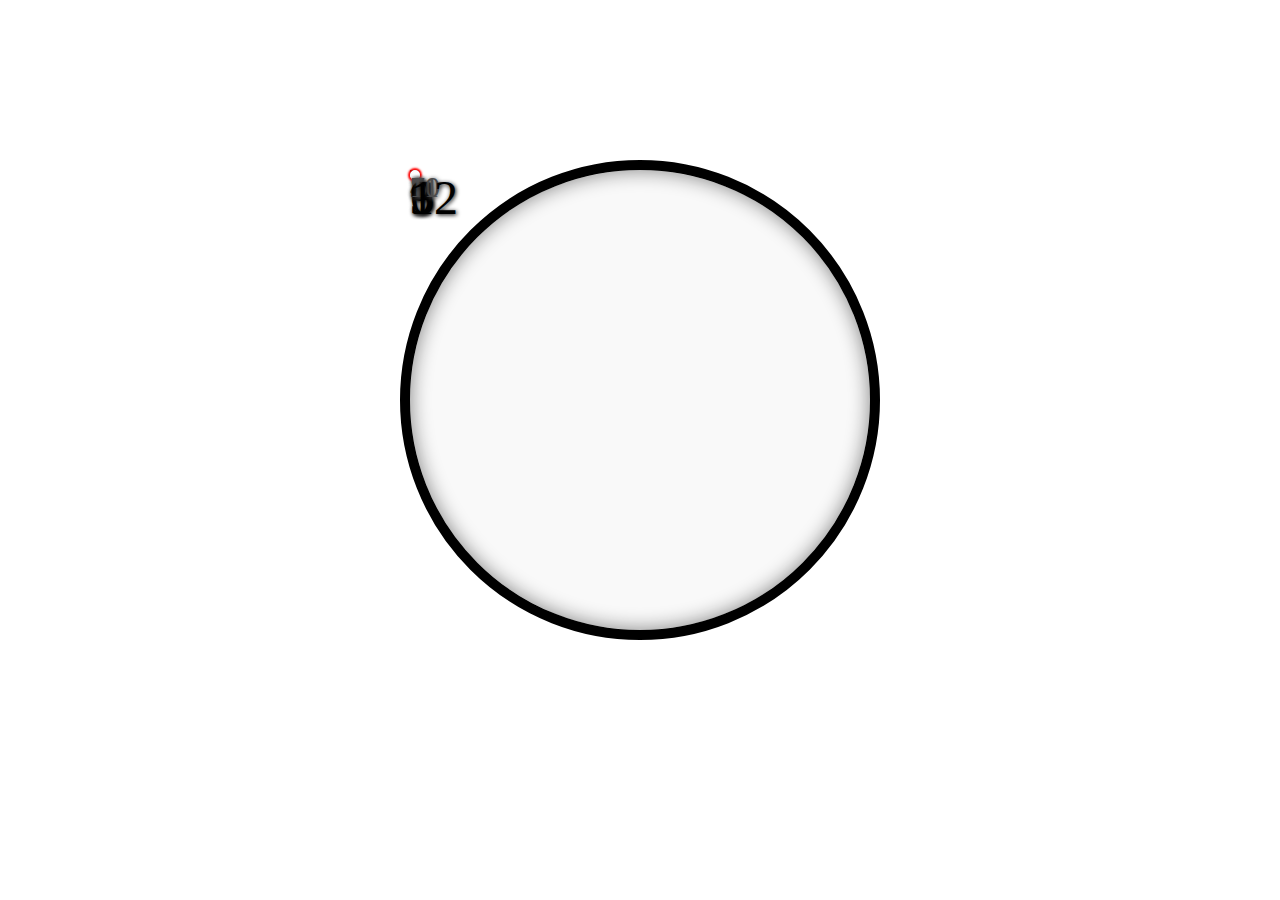
==== walpaper/index.html @ 02f3318b "change code as generic" ====
<!doctype html>
<html>
<head>
<title>Walpaper</title>
<link rel="stylesheet" href="styles/india.css">
<link rel="stylesheet" href="styles/london.css">
<link rel="stylesheet" href="styles/newyork.css">
<link rel="stylesheet" href="styles/tokyo.css">
</head>
<body>
    <div class="india" id="container">
        <div class="clock-india">
            <span class="clock-india__status" id="clock-india-status"></span>
            <div class="clock-india__hours-hand" id="hours-hand-india"></div>
            <div class="clock-india__minutes-hand" id="minutes-hand-india"></div>
            <div class="clock-india__seconds-hand" id="seconds-hand-india"></div>
            <span class="clock-india__hand-pivot" id="hand-pivot-india"></span>
            <span class="clock-india__dial-hour">1</span>
            <span class="clock-india__dial-hour">2</span>
            <span class="clock-india__dial-hour clock-india__dial-hour--main">3</span>
            <span class="clock-india__dial-hour">4</span>
            <span class="clock-india__dial-hour">5</span>
            <span class="clock-india__dial-hour clock-india__dial-hour--main">6</span>
            <span class="clock-india__dial-hour">7</span>
            <span class="clock-india__dial-hour">8</span>
            <span class="clock-india__dial-hour clock-india__dial-hour--main">9</span>
            <span class="clock-india__dial-hour">10</span>
            <span class="clock-india__dial-hour">11</span>
            <span class="clock-india__dial-hour clock-india__dial-hour--main">12</span>
            <span class="clock-india__text" id="clock-india-text"></span>
        </div>
    </div>
    <script src="src/index.js"></script>
</body>
</html>
---- walpaper/styles/india.css ----
html {
  box-sizing: border-box;
}

*, *:before, *:after {
  box-sizing: inherit;
}

.clock-india {
  background-color: #f9f9f9;
  border-radius: 50%;
  width: 100%;
  height: 100%;
  display: flex;
  position: relative;
  box-shadow: inset 0 0 20px gray;
  border: 10px solid black;
}

.clock-india__dial-hour {
  color: #4d4d4d;
  text-shadow: 1px 1px 4px;
  position: absolute;
}

.clock-india__dial-hour--main {
  color: black;
  font-size: 1.6em;
  font-weight: 500;
}

.clock-india__hand-pivot {
  box-shadow: 0 0 2px 2px red;
  border: 5px solid white;
  border-radius: 50%;
  height: 0px;
  width: 0px;
  position: absolute;
}

.clock-india__hours-hand {
  box-shadow: 1px 1px 1px 1px gray;
  border-radius: 40% 40% 20% 20%;
  position: absolute;
  border: 2px solid black;
  background-color: white;
  width: 8px;
}

.clock-india__minutes-hand {
  box-shadow: 1px 1px 1px 1px gray;
  position: absolute;
  border-radius: 40% 40% 20% 20%;
  background-color: white;
  border: 1px solid black;
  width: 4px;
}

.clock-india__seconds-hand {
  box-shadow: 1px 1px 1px 0px red;
  position: absolute;
  border-radius: 30%;
  background-color: red;
  width: 1px;
}

.clock-india__text {
  padding-top: 300px;
  padding-left: 160px;
  position: fixed;
  font-weight: bold;
  font-family: 'Lucida Handwriting'
}

.clock-india__status {
  padding-top: 150px;
  padding-left: 210px;
  font-weight: bold;
  font-family: 'Lucida Handwriting'
}

#container {
  padding: 10px;
  height: 500px;
  font-size: 30px;
  width: 500px;
  margin: 150px auto;
}
---- walpaper/styles/london.css ----
html {
  box-sizing: border-box;
}

*, *:before, *:after {
  box-sizing: inherit;
}

.clock-london {
  background-color: #f9f9f9;
  border-radius: 50%;
  width: 100%;
  height: 100%;
  display: flex;
  position: relative;
  box-shadow: inset 0 0 20px gray;
  border: 10px solid black;
}

.clock-london__dial-hour {
  color: #4d4d4d;
  text-shadow: 1px 1px 4px;
  position: absolute;
}

.clock-london__dial-hour--main {
  color: black;
  font-size: 1.6em;
  font-weight: 500;
}

.clock-london__hand-pivot {
  box-shadow: 0 0 2px 2px red;
  border: 5px solid white;
  border-radius: 50%;
  height: 0px;
  width: 0px;
  position: absolute;
}

.clock-london__hours-hand {
  box-shadow: 1px 1px 1px 1px gray;
  border-radius: 40% 40% 20% 20%;
  position: absolute;
  border: 2px solid black;
  background-color: white;
  width: 8px;
}

.clock-london__minutes-hand {
  box-shadow: 1px 1px 1px 1px gray;
  position: absolute;
  border-radius: 40% 40% 20% 20%;
  background-color: white;
  border: 1px solid black;
  width: 4px;
}

.clock-london__seconds-hand {
  box-shadow: 1px 1px 1px 0px red;
  position: absolute;
  border-radius: 30%;
  background-color: red;
  width: 1px;
}

.clock-london__text {
  padding-top: 300px;
  padding-left: 165px;
  position: fixed;
  font-weight: bold;
  font-family: 'Lucida Handwriting'
}

.clock-london__status {
  padding-top: 150px;
  padding-left: 210px;
  font-weight: bold;
  font-family: 'Lucida Handwriting'
}

#container {
  padding: 10px;
  height: 500px;
  font-size: 30px;
  width: 500px;
  margin: 150px auto;
}
---- walpaper/styles/newyork.css ----
html {
  box-sizing: border-box;
}

*, *:before, *:after {
  box-sizing: inherit;
}

.clock-newyork {
  background-color: #f9f9f9;
  border-radius: 50%;
  width: 100%;
  height: 100%;
  display: flex;
  position: relative;
  box-shadow: inset 0 0 20px gray;
  border: 10px solid black;
}

.clock-newyork__dial-hour {
  color: #4d4d4d;
  text-shadow: 1px 1px 4px;
  position: absolute;
}

.clock-newyork__dial-hour--main {
  color: black;
  font-size: 1.6em;
  font-weight: 500;
}

.clock-newyork__hand-pivot {
  box-shadow: 0 0 2px 2px red;
  border: 5px solid white;
  border-radius: 50%;
  height: 0px;
  width: 0px;
  position: absolute;
}

.clock-newyork__hours-hand {
  box-shadow: 1px 1px 1px 1px gray;
  border-radius: 40% 40% 20% 20%;
  position: absolute;
  border: 2px solid black;
  background-color: white;
  width: 8px;
}

.clock-newyork__minutes-hand {
  box-shadow: 1px 1px 1px 1px gray;
  position: absolute;
  border-radius: 40% 40% 20% 20%;
  background-color: white;
  border: 1px solid black;
  width: 4px;
}

.clock-newyork__seconds-hand {
  box-shadow: 1px 1px 1px 0px red;
  position: absolute;
  border-radius: 30%;
  background-color: red;
  width: 1px;
}

.clock-newyork__text {
  padding-top: 300px;
  padding-left: 150px;
  position: fixed;
  font-weight: bold;
  font-family: 'Lucida Handwriting'
}

.clock-newyork__status {
  padding-top: 150px;
  padding-left: 210px;
  font-weight: bold;
  font-family: 'Lucida Handwriting'
}

#container {
  padding: 10px;
  height: 500px;
  font-size: 30px;
  width: 500px;
  margin: 150px auto;
}
---- walpaper/styles/tokyo.css ----
html {
  box-sizing: border-box;
}

*, *:before, *:after {
  box-sizing: inherit;
}

.clock-tokyo {
  background-color: #f9f9f9;
  border-radius: 50%;
  width: 100%;
  height: 100%;
  display: flex;
  position: relative;
  box-shadow: inset 0 0 20px gray;
  border: 10px solid black;
}

.clock-tokyo__dial-hour {
  color: #4d4d4d;
  text-shadow: 1px 1px 4px;
  position: absolute;
}

.clock-tokyo__dial-hour--main {
  color: black;
  font-size: 1.6em;
  font-weight: 500;
}

.clock-tokyo__hand-pivot {
  box-shadow: 0 0 2px 2px red;
  border: 5px solid white;
  border-radius: 50%;
  height: 0px;
  width: 0px;
  position: absolute;
}

.clock-tokyo__hours-hand {
  box-shadow: 1px 1px 1px 1px gray;
  border-radius: 40% 40% 20% 20%;
  position: absolute;
  border: 2px solid black;
  background-color: white;
  width: 8px;
}

.clock-tokyo__minutes-hand {
  box-shadow: 1px 1px 1px 1px gray;
  position: absolute;
  border-radius: 40% 40% 20% 20%;
  background-color: white;
  border: 1px solid black;
  width: 4px;
}

.clock-tokyo__seconds-hand {
  box-shadow: 1px 1px 1px 0px red;
  position: absolute;
  border-radius: 30%;
  background-color: red;
  width: 1px;
}

.clock-tokyo__text {
  padding-top: 300px;
  padding-left: 180px;
  position: fixed;
  font-weight: bold;
  font-family: 'Lucida Handwriting'
}

.clock-tokyo__status {
  padding-top: 150px;
  padding-left: 210px;
  font-weight: bold;
  font-family: 'Lucida Handwriting'
}

#container {
  padding: 10px;
  height: 500px;
  font-size: 30px;
  width: 500px;
  margin: 150px auto;
}
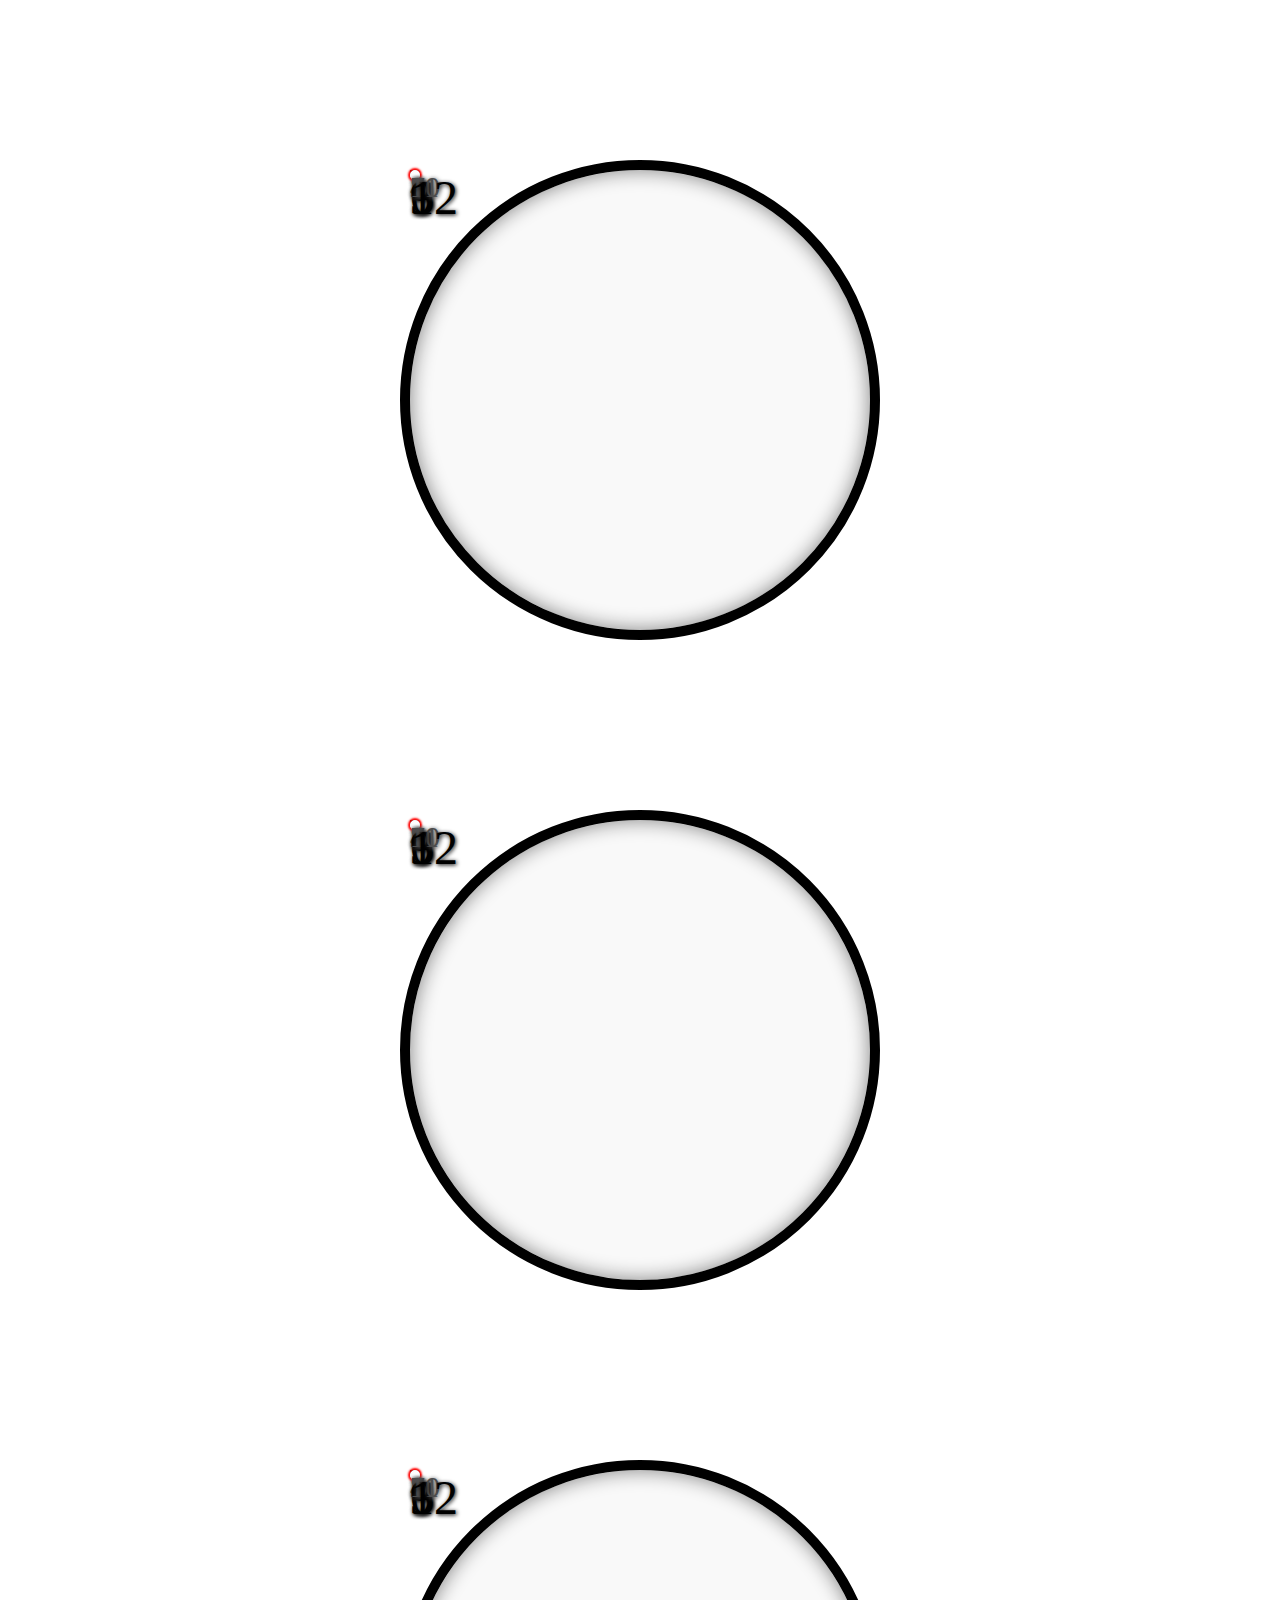
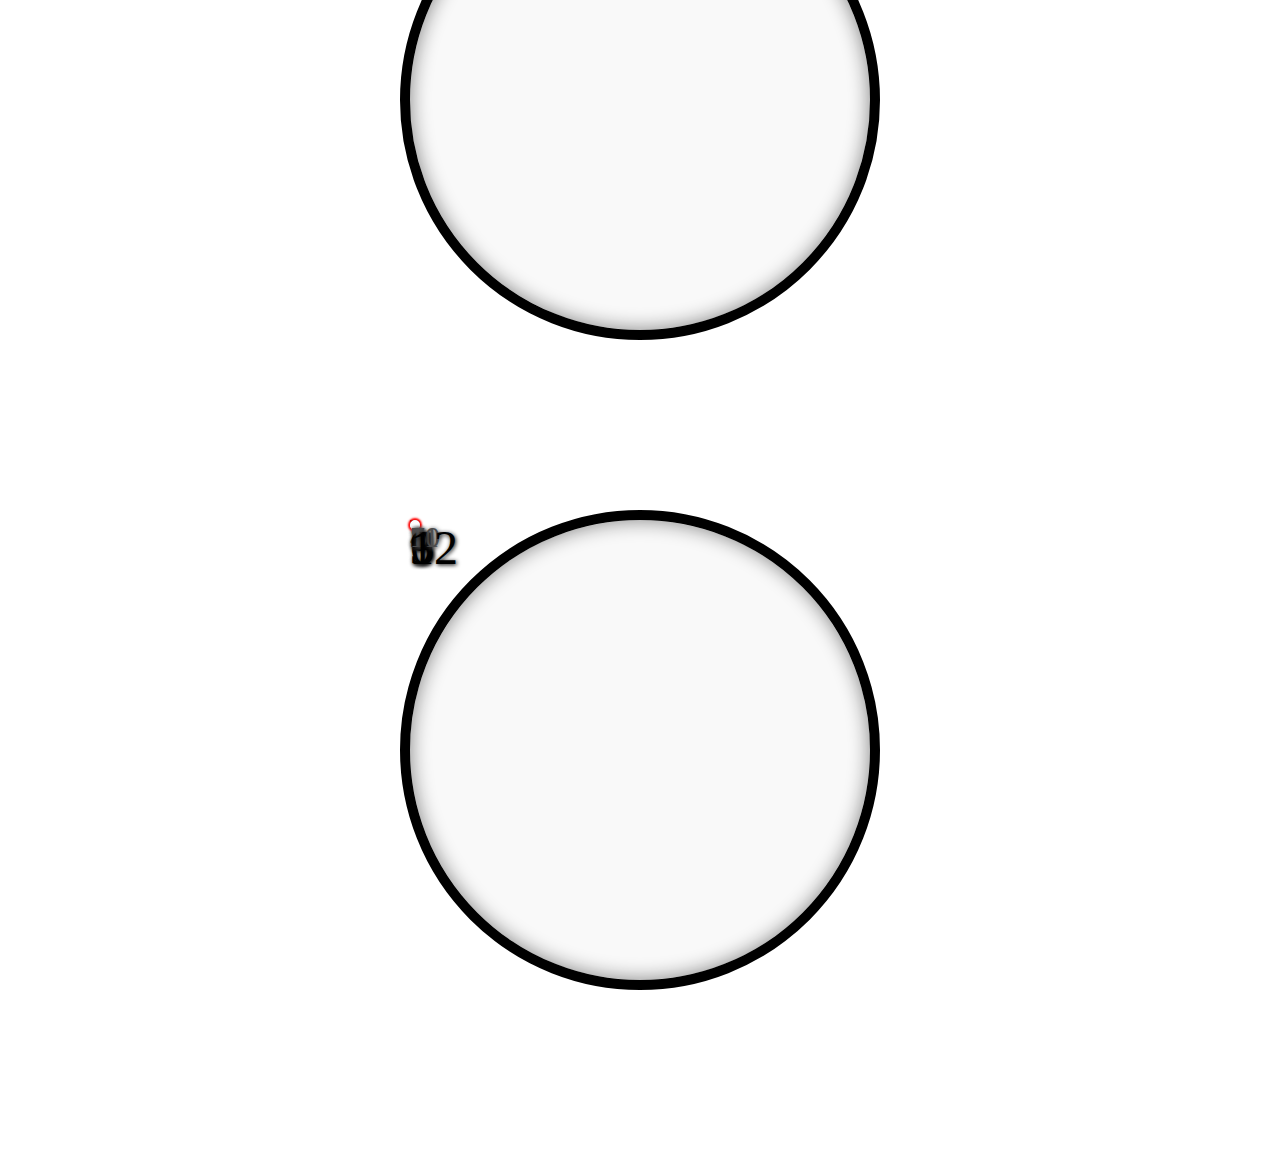
==== commit a680af36: "change code as generic" ====
--- a/walpaper/index.html
+++ b/walpaper/index.html
@@ -30,6 +30,77 @@
             <span class="clock-india__text" id="clock-india-text"></span>
         </div>
     </div>
+
+    <div id="container">
+        <div class="clock-tokyo">
+            <span class="clock-tokyo__status" id="clock-tokyo-status"></span>
+            <div class="clock-tokyo__hours-hand" id="hours-hand-tokyo"></div>
+            <div class="clock-tokyo__minutes-hand" id="minutes-hand-tokyo"></div>
+            <div class="clock-tokyo__seconds-hand" id="seconds-hand-tokyo"></div>
+            <span class="clock-tokyo__hand-pivot" id="hand-pivot-tokyo"></span>
+            <span class="clock-tokyo__dial-hour">1</span>
+            <span class="clock-tokyo__dial-hour">2</span>
+            <span class="clock-tokyo__dial-hour clock-tokyo__dial-hour--main">3</span>
+            <span class="clock-tokyo__dial-hour">4</span>
+            <span class="clock-tokyo__dial-hour">5</span>
+            <span class="clock-tokyo__dial-hour clock-tokyo__dial-hour--main">6</span>
+            <span class="clock-tokyo__dial-hour">7</span>
+            <span class="clock-tokyo__dial-hour">8</span>
+            <span class="clock-tokyo__dial-hour clock-tokyo__dial-hour--main">9</span>
+            <span class="clock-tokyo__dial-hour">10</span>
+            <span class="clock-tokyo__dial-hour">11</span>
+            <span class="clock-tokyo__dial-hour clock-tokyo__dial-hour--main">12</span>
+            <span class="clock-tokyo__text" id="clock-tokyo-text"></span>
+        </div>
+    </div>
+
+
+    <div id="container">
+        <div class="clock-london">
+            <span class="clock-london__status" id="clock-london-status"></span>
+            <div class="clock-london__hours-hand" id="hours-hand-london"></div>
+            <div class="clock-london__minutes-hand" id="minutes-hand-london"></div>
+            <div class="clock-london__seconds-hand" id="seconds-hand-london"></div>
+            <span class="clock-london__hand-pivot" id="hand-pivot-london"></span>
+            <span class="clock-london__dial-hour">1</span>
+            <span class="clock-london__dial-hour">2</span>
+            <span class="clock-london__dial-hour clock-london__dial-hour--main">3</span>
+            <span class="clock-london__dial-hour">4</span>
+            <span class="clock-london__dial-hour">5</span>
+            <span class="clock-london__dial-hour clock-london__dial-hour--main">6</span>
+            <span class="clock-london__dial-hour">7</span>
+            <span class="clock-london__dial-hour">8</span>
+            <span class="clock-london__dial-hour clock-london__dial-hour--main">9</span>
+            <span class="clock-london__dial-hour">10</span>
+            <span class="clock-london__dial-hour">11</span>
+            <span class="clock-london__dial-hour clock-london__dial-hour--main">12</span>
+            <span class="clock-london__text" id="clock-london-text"></span>
+        </div>
+    </div>
+
+    <div id="container">
+        <div class="clock-newyork">
+            <span class="clock-newyork__status" id="clock-newyork-status"></span>
+            <div class="clock-newyork__hours-hand" id="hours-hand-newyork"></div>
+            <div class="clock-newyork__minutes-hand" id="minutes-hand-newyork"></div>
+            <div class="clock-newyork__seconds-hand" id="seconds-hand-newyork"></div>
+            <span class="clock-newyork__hand-pivot" id="hand-pivot-newyork"></span>
+            <span class="clock-newyork__dial-hour">1</span>
+            <span class="clock-newyork__dial-hour">2</span>
+            <span class="clock-newyork__dial-hour clock-newyork__dial-hour--main">3</span>
+            <span class="clock-newyork__dial-hour">4</span>
+            <span class="clock-newyork__dial-hour">5</span>
+            <span class="clock-newyork__dial-hour clock-newyork__dial-hour--main">6</span>
+            <span class="clock-newyork__dial-hour">7</span>
+            <span class="clock-newyork__dial-hour">8</span>
+            <span class="clock-newyork__dial-hour clock-newyork__dial-hour--main">9</span>
+            <span class="clock-newyork__dial-hour">10</span>
+            <span class="clock-newyork__dial-hour">11</span>
+            <span class="clock-newyork__dial-hour clock-newyork__dial-hour--main">12</span>
+            <span class="clock-newyork__text" id="clock-newyork-text"></span>
+        </div>
+    </div>
+
     <script src="src/index.js"></script>
 </body>
 </html>
--- a/walpaper/styles/india.css
+++ b/walpaper/styles/india.css
@@ -67,7 +67,7 @@
 .clock-india__text {
   padding-top: 300px;
   padding-left: 160px;
-  position: fixed;
+  /* position: fixed; */
   font-weight: bold;
   font-family: 'Lucida Handwriting'
 }
--- a/walpaper/styles/london.css
+++ b/walpaper/styles/london.css
@@ -67,7 +67,7 @@
 .clock-london__text {
   padding-top: 300px;
   padding-left: 165px;
-  position: fixed;
+  /* position: fixed; */
   font-weight: bold;
   font-family: 'Lucida Handwriting'
 }
--- a/walpaper/styles/newyork.css
+++ b/walpaper/styles/newyork.css
@@ -67,7 +67,7 @@
 .clock-newyork__text {
   padding-top: 300px;
   padding-left: 150px;
-  position: fixed;
+  /* position: fixed; */
   font-weight: bold;
   font-family: 'Lucida Handwriting'
 }
--- a/walpaper/styles/tokyo.css
+++ b/walpaper/styles/tokyo.css
@@ -67,7 +67,7 @@
 .clock-tokyo__text {
   padding-top: 300px;
   padding-left: 180px;
-  position: fixed;
+  /* position: fixed; */
   font-weight: bold;
   font-family: 'Lucida Handwriting'
 }
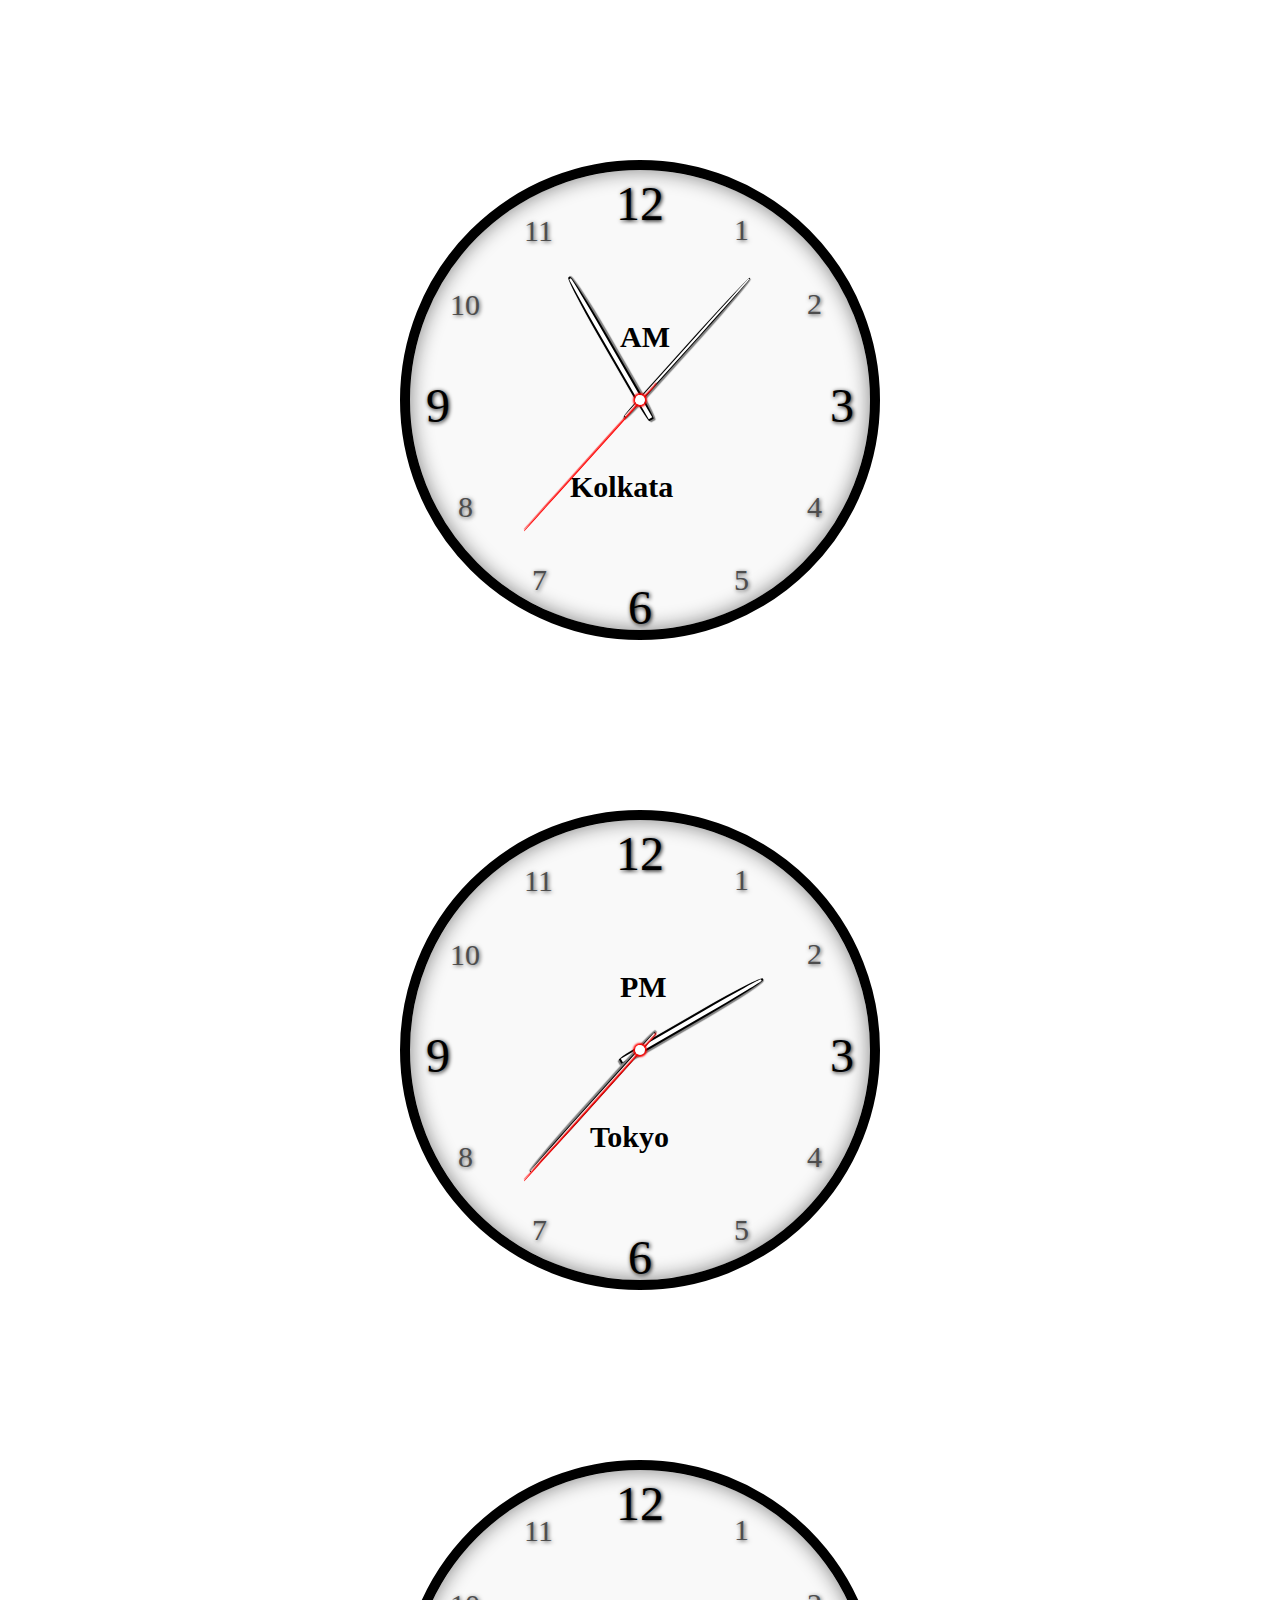
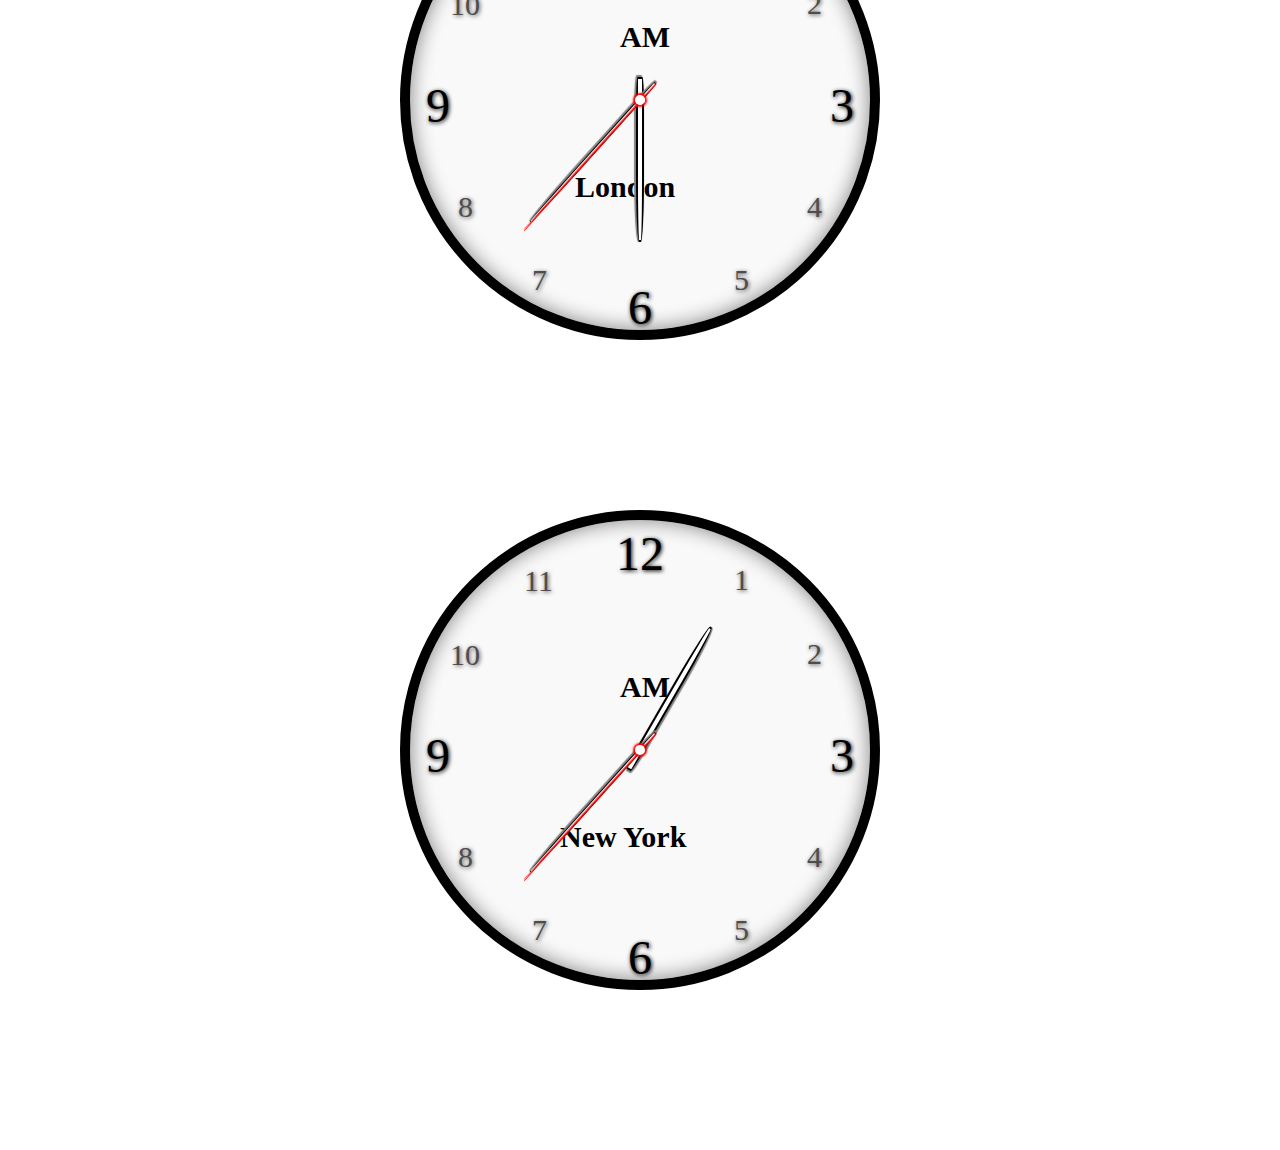
==== commit 9aab83db: "update css" ====
--- a/walpaper/index.html
+++ b/walpaper/index.html
@@ -11,6 +11,7 @@
     <div class="india" id="container">
         <div class="clock-india">
             <span class="clock-india__status" id="clock-india-status"></span>
+            <span class="clock-india__text" id="clock-india-text"></span>
             <div class="clock-india__hours-hand" id="hours-hand-india"></div>
             <div class="clock-india__minutes-hand" id="minutes-hand-india"></div>
             <div class="clock-india__seconds-hand" id="seconds-hand-india"></div>
@@ -27,13 +28,13 @@
             <span class="clock-india__dial-hour">10</span>
             <span class="clock-india__dial-hour">11</span>
             <span class="clock-india__dial-hour clock-india__dial-hour--main">12</span>
-            <span class="clock-india__text" id="clock-india-text"></span>
         </div>
     </div>
 
     <div id="container">
         <div class="clock-tokyo">
             <span class="clock-tokyo__status" id="clock-tokyo-status"></span>
+            <span class="clock-tokyo__text" id="clock-tokyo-text"></span>
             <div class="clock-tokyo__hours-hand" id="hours-hand-tokyo"></div>
             <div class="clock-tokyo__minutes-hand" id="minutes-hand-tokyo"></div>
             <div class="clock-tokyo__seconds-hand" id="seconds-hand-tokyo"></div>
@@ -50,7 +51,6 @@
             <span class="clock-tokyo__dial-hour">10</span>
             <span class="clock-tokyo__dial-hour">11</span>
             <span class="clock-tokyo__dial-hour clock-tokyo__dial-hour--main">12</span>
-            <span class="clock-tokyo__text" id="clock-tokyo-text"></span>
         </div>
     </div>
 
@@ -58,6 +58,7 @@
     <div id="container">
         <div class="clock-london">
             <span class="clock-london__status" id="clock-london-status"></span>
+            <span class="clock-london__text" id="clock-london-text"></span>
             <div class="clock-london__hours-hand" id="hours-hand-london"></div>
             <div class="clock-london__minutes-hand" id="minutes-hand-london"></div>
             <div class="clock-london__seconds-hand" id="seconds-hand-london"></div>
@@ -74,13 +75,13 @@
             <span class="clock-london__dial-hour">10</span>
             <span class="clock-london__dial-hour">11</span>
             <span class="clock-london__dial-hour clock-london__dial-hour--main">12</span>
-            <span class="clock-london__text" id="clock-london-text"></span>
         </div>
     </div>
 
     <div id="container">
         <div class="clock-newyork">
             <span class="clock-newyork__status" id="clock-newyork-status"></span>
+            <span class="clock-newyork__text" id="clock-newyork-text"></span>
             <div class="clock-newyork__hours-hand" id="hours-hand-newyork"></div>
             <div class="clock-newyork__minutes-hand" id="minutes-hand-newyork"></div>
             <div class="clock-newyork__seconds-hand" id="seconds-hand-newyork"></div>
@@ -97,7 +98,6 @@
             <span class="clock-newyork__dial-hour">10</span>
             <span class="clock-newyork__dial-hour">11</span>
             <span class="clock-newyork__dial-hour clock-newyork__dial-hour--main">12</span>
-            <span class="clock-newyork__text" id="clock-newyork-text"></span>
         </div>
     </div>
 
--- a/walpaper/styles/india.css
+++ b/walpaper/styles/india.css
@@ -67,7 +67,7 @@
 .clock-india__text {
   padding-top: 300px;
   padding-left: 160px;
-  /* position: fixed; */
+  position: absolute;
   font-weight: bold;
   font-family: 'Lucida Handwriting'
 }
--- a/walpaper/styles/london.css
+++ b/walpaper/styles/london.css
@@ -67,7 +67,7 @@
 .clock-london__text {
   padding-top: 300px;
   padding-left: 165px;
-  /* position: fixed; */
+  position: absolute;
   font-weight: bold;
   font-family: 'Lucida Handwriting'
 }
--- a/walpaper/styles/newyork.css
+++ b/walpaper/styles/newyork.css
@@ -67,7 +67,7 @@
 .clock-newyork__text {
   padding-top: 300px;
   padding-left: 150px;
-  /* position: fixed; */
+  position: absolute;
   font-weight: bold;
   font-family: 'Lucida Handwriting'
 }
--- a/walpaper/styles/tokyo.css
+++ b/walpaper/styles/tokyo.css
@@ -67,7 +67,7 @@
 .clock-tokyo__text {
   padding-top: 300px;
   padding-left: 180px;
-  /* position: fixed; */
+  position: absolute;
   font-weight: bold;
   font-family: 'Lucida Handwriting'
 }
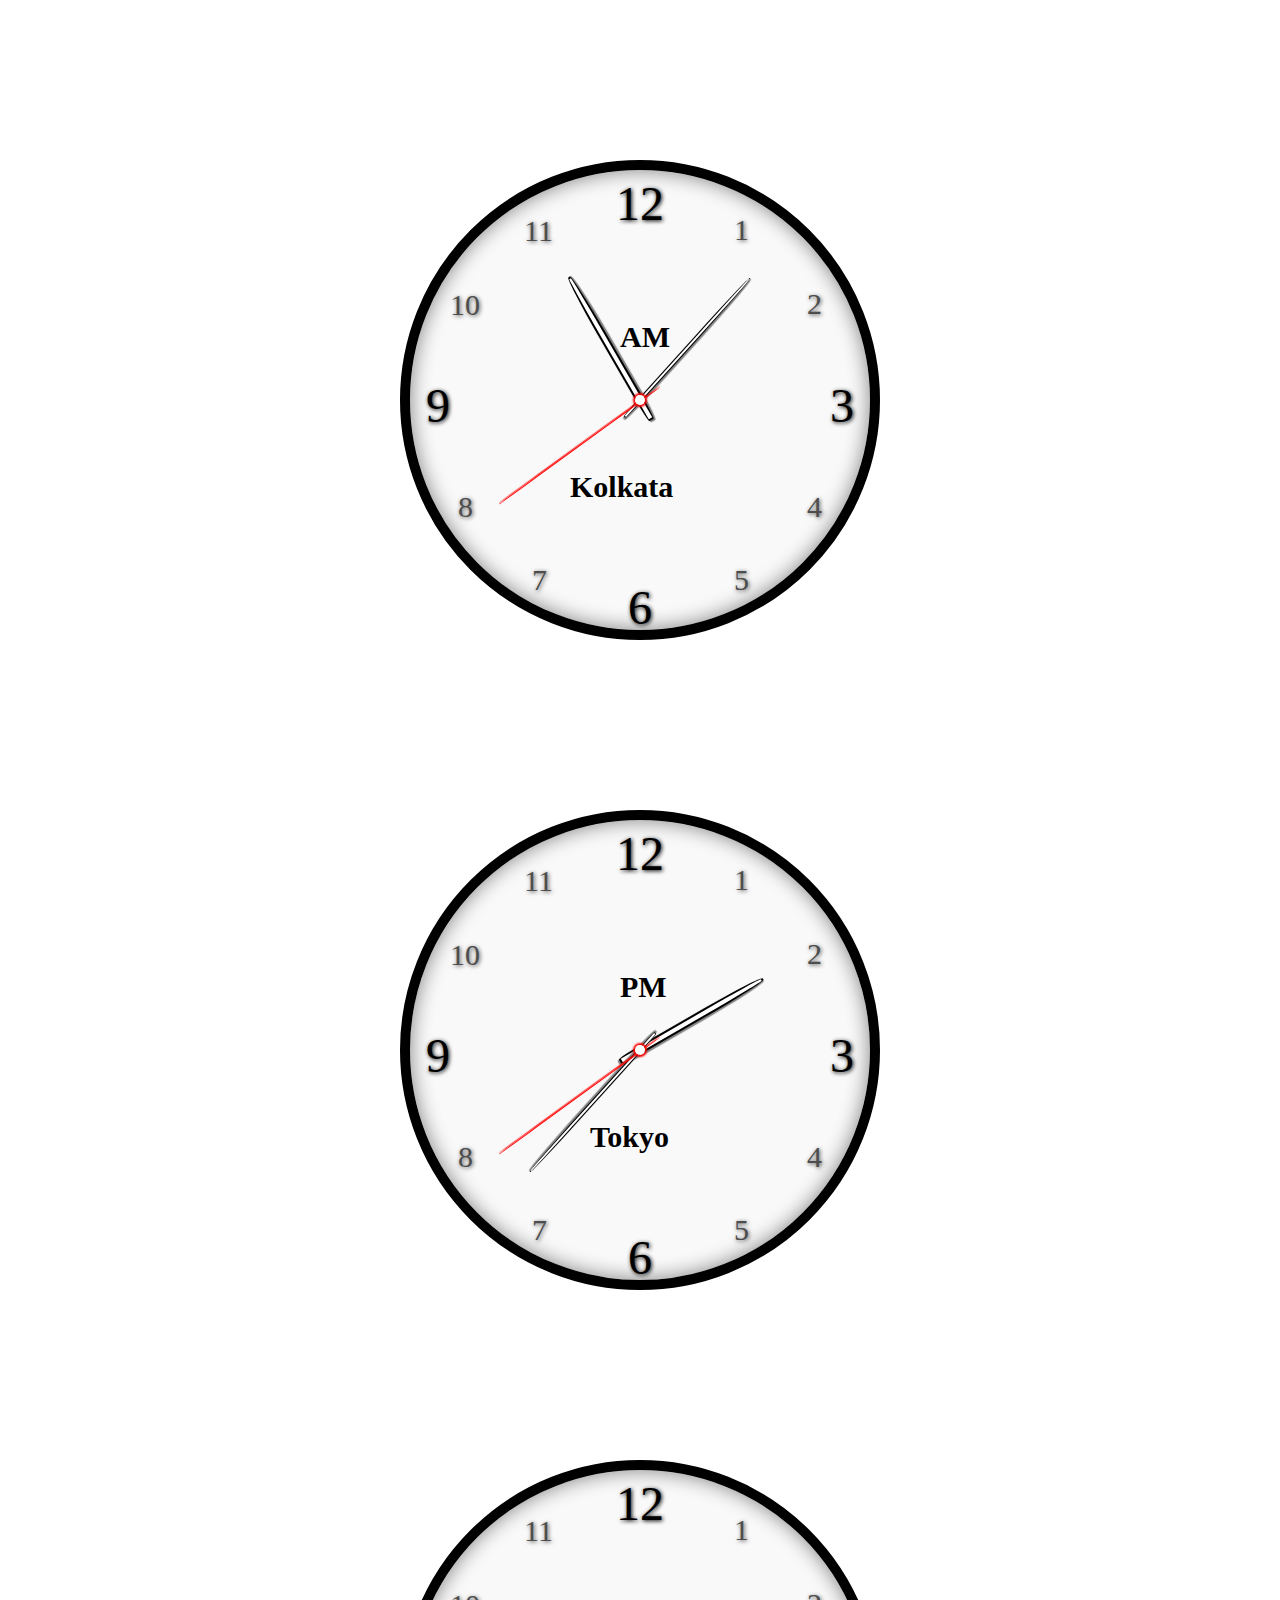
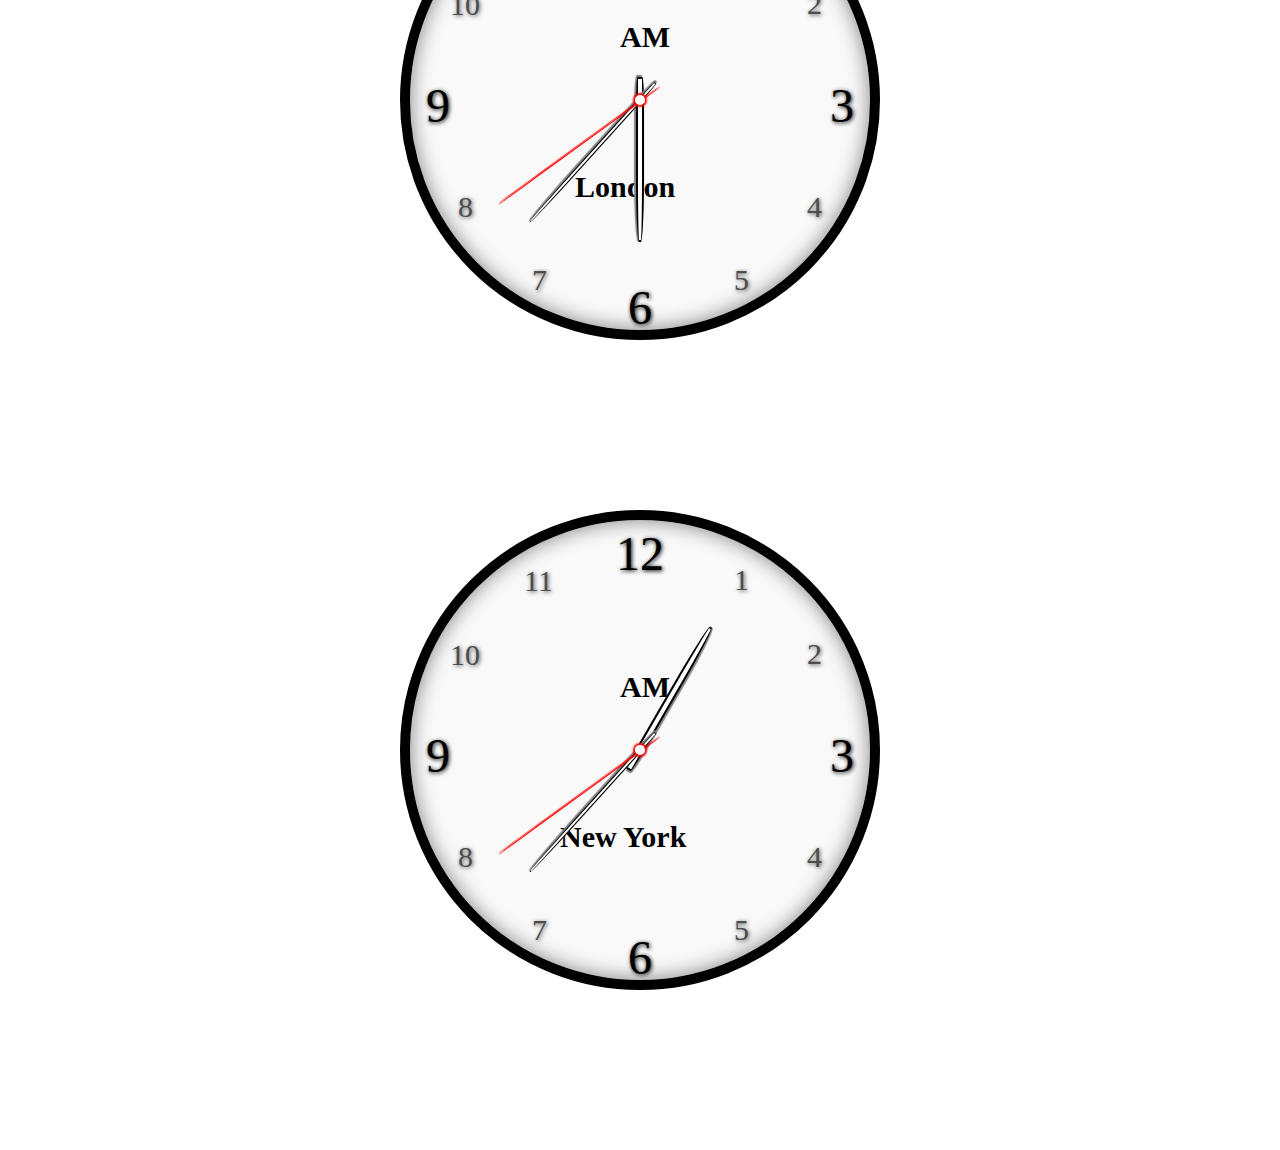
==== commit 5594ce4b: "update css" ====
--- a/walpaper/index.html
+++ b/walpaper/index.html
@@ -2,13 +2,15 @@
 <html>
 <head>
 <title>Walpaper</title>
+<script src="https://cdn.jsdelivr.net/npm/@popperjs/core@2.11.6/dist/umd/popper.min.js" integrity="sha384-oBqDVmMz9ATKxIep9tiCxS/Z9fNfEXiDAYTujMAeBAsjFuCZSmKbSSUnQlmh/jp3" crossorigin="anonymous"></script>
+<script src="https://cdn.jsdelivr.net/npm/bootstrap@5.3.0-alpha1/dist/js/bootstrap.min.js" integrity="sha384-mQ93GR66B00ZXjt0YO5KlohRA5SY2XofN4zfuZxLkoj1gXtW8ANNCe9d5Y3eG5eD" crossorigin="anonymous"></script>
 <link rel="stylesheet" href="styles/india.css">
 <link rel="stylesheet" href="styles/london.css">
 <link rel="stylesheet" href="styles/newyork.css">
 <link rel="stylesheet" href="styles/tokyo.css">
 </head>
 <body>
-    <div class="india" id="container">
+    <div id="container-india">
         <div class="clock-india">
             <span class="clock-india__status" id="clock-india-status"></span>
             <span class="clock-india__text" id="clock-india-text"></span>
@@ -31,7 +33,7 @@
         </div>
     </div>
 
-    <div id="container">
+    <div id="container-tokyo">
         <div class="clock-tokyo">
             <span class="clock-tokyo__status" id="clock-tokyo-status"></span>
             <span class="clock-tokyo__text" id="clock-tokyo-text"></span>
@@ -55,7 +57,7 @@
     </div>
 
 
-    <div id="container">
+    <div id="container-london">
         <div class="clock-london">
             <span class="clock-london__status" id="clock-london-status"></span>
             <span class="clock-london__text" id="clock-london-text"></span>
@@ -78,7 +80,7 @@
         </div>
     </div>
 
-    <div id="container">
+    <div id="container-newyork">
         <div class="clock-newyork">
             <span class="clock-newyork__status" id="clock-newyork-status"></span>
             <span class="clock-newyork__text" id="clock-newyork-text"></span>
--- a/walpaper/styles/india.css
+++ b/walpaper/styles/india.css
@@ -79,7 +79,7 @@
   font-family: 'Lucida Handwriting'
 }
 
-#container {
+#container-india {
   padding: 10px;
   height: 500px;
   font-size: 30px;
--- a/walpaper/styles/london.css
+++ b/walpaper/styles/london.css
@@ -79,7 +79,7 @@
   font-family: 'Lucida Handwriting'
 }
 
-#container {
+#container-london {
   padding: 10px;
   height: 500px;
   font-size: 30px;
--- a/walpaper/styles/newyork.css
+++ b/walpaper/styles/newyork.css
@@ -79,7 +79,7 @@
   font-family: 'Lucida Handwriting'
 }
 
-#container {
+#container-newyork {
   padding: 10px;
   height: 500px;
   font-size: 30px;
--- a/walpaper/styles/tokyo.css
+++ b/walpaper/styles/tokyo.css
@@ -79,7 +79,7 @@
   font-family: 'Lucida Handwriting'
 }
 
-#container {
+#container-tokyo {
   padding: 10px;
   height: 500px;
   font-size: 30px;
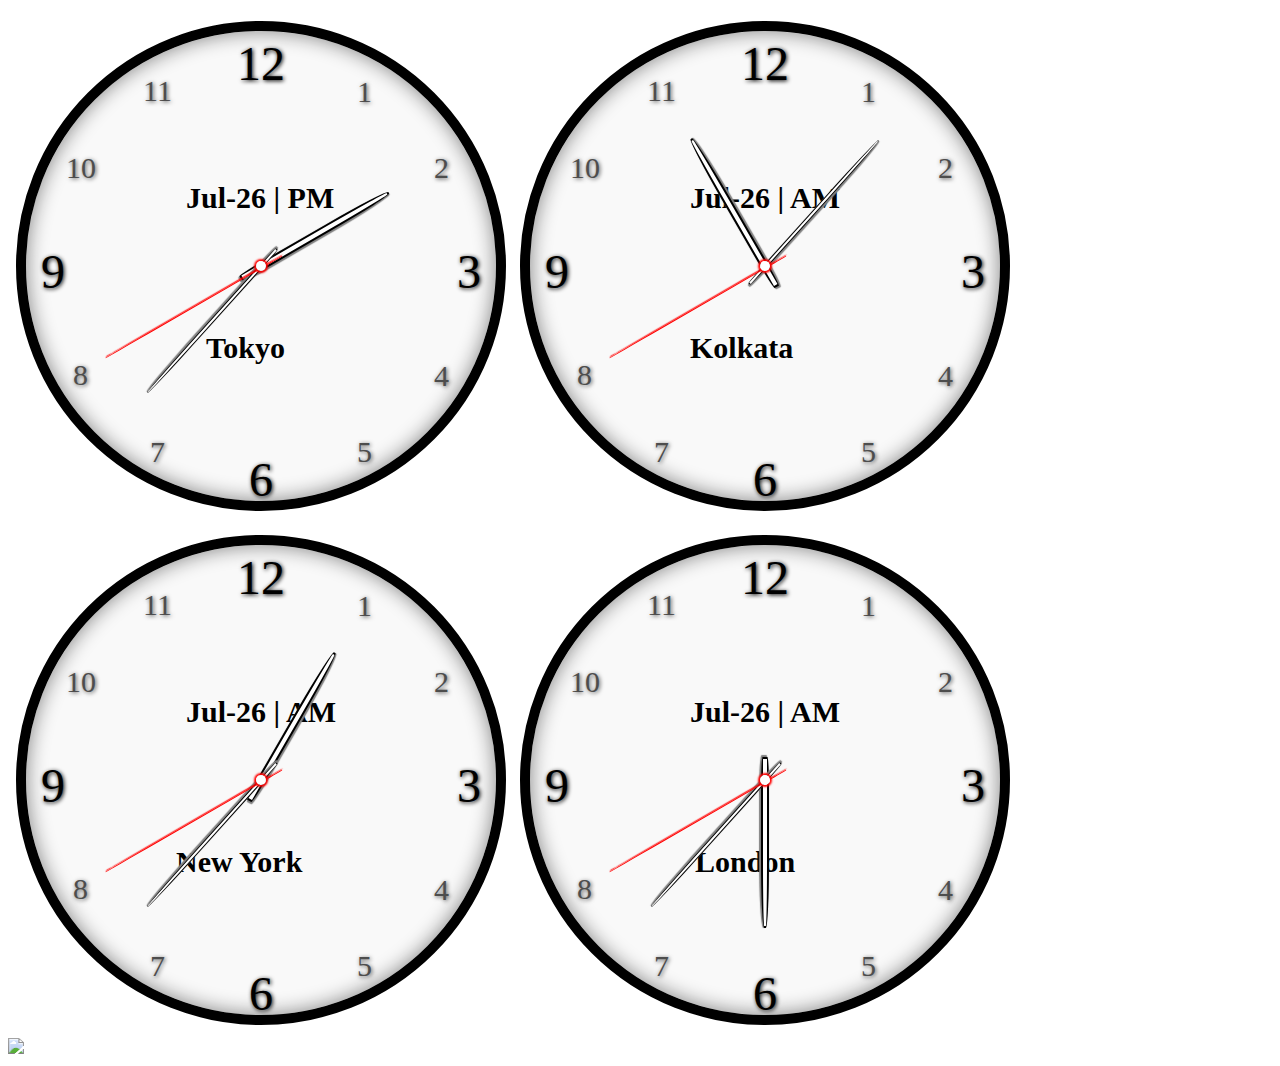
==== commit ed0dc452: "update Date & time type & image" ====
--- a/walpaper/index.html
+++ b/walpaper/index.html
@@ -10,98 +10,123 @@
 <link rel="stylesheet" href="styles/tokyo.css">
 </head>
 <body>
-    <div id="container-india">
-        <div class="clock-india">
-            <span class="clock-india__status" id="clock-india-status"></span>
-            <span class="clock-india__text" id="clock-india-text"></span>
-            <div class="clock-india__hours-hand" id="hours-hand-india"></div>
-            <div class="clock-india__minutes-hand" id="minutes-hand-india"></div>
-            <div class="clock-india__seconds-hand" id="seconds-hand-india"></div>
-            <span class="clock-india__hand-pivot" id="hand-pivot-india"></span>
-            <span class="clock-india__dial-hour">1</span>
-            <span class="clock-india__dial-hour">2</span>
-            <span class="clock-india__dial-hour clock-india__dial-hour--main">3</span>
-            <span class="clock-india__dial-hour">4</span>
-            <span class="clock-india__dial-hour">5</span>
-            <span class="clock-india__dial-hour clock-india__dial-hour--main">6</span>
-            <span class="clock-india__dial-hour">7</span>
-            <span class="clock-india__dial-hour">8</span>
-            <span class="clock-india__dial-hour clock-india__dial-hour--main">9</span>
-            <span class="clock-india__dial-hour">10</span>
-            <span class="clock-india__dial-hour">11</span>
-            <span class="clock-india__dial-hour clock-india__dial-hour--main">12</span>
+    <div class="container text-center">
+        <div class="row">
+          <div class="col-6">
+            <table class="table">
+                <tbody>
+                  <tr>
+                    <td>
+                        <div id="container-tokyo">
+                            <div class="clock-tokyo">
+                                <span class="clock-tokyo__status" id="clock-tokyo-status"></span>
+                                <span class="clock-tokyo__text" id="clock-tokyo-text"></span>
+                                <span class="clock-tokyo__date" id="clock-tokyo-date"></span>
+                                <div class="clock-tokyo__hours-hand" id="hours-hand-tokyo"></div>
+                                <div class="clock-tokyo__minutes-hand" id="minutes-hand-tokyo"></div>
+                                <div class="clock-tokyo__seconds-hand" id="seconds-hand-tokyo"></div>
+                                <span class="clock-tokyo__hand-pivot" id="hand-pivot-tokyo"></span>
+                                <span class="clock-tokyo__dial-hour">1</span>
+                                <span class="clock-tokyo__dial-hour">2</span>
+                                <span class="clock-tokyo__dial-hour clock-tokyo__dial-hour--main">3</span>
+                                <span class="clock-tokyo__dial-hour">4</span>
+                                <span class="clock-tokyo__dial-hour">5</span>
+                                <span class="clock-tokyo__dial-hour clock-tokyo__dial-hour--main">6</span>
+                                <span class="clock-tokyo__dial-hour">7</span>
+                                <span class="clock-tokyo__dial-hour">8</span>
+                                <span class="clock-tokyo__dial-hour clock-tokyo__dial-hour--main">9</span>
+                                <span class="clock-tokyo__dial-hour">10</span>
+                                <span class="clock-tokyo__dial-hour">11</span>
+                                <span class="clock-tokyo__dial-hour clock-tokyo__dial-hour--main">12</span>
+                            </div>
+                        </div>
+                    </td>
+                    <td>
+                        <div id="container-india">
+                            <div class="clock-india">
+                                <span class="clock-india__status" id="clock-india-status"></span>
+                                <span class="clock-india__text" id="clock-india-text"></span>
+                                <span class="clock-india__date" id="clock-india-date"></span>
+                                <div class="clock-india__hours-hand" id="hours-hand-india"></div>
+                                <div class="clock-india__minutes-hand" id="minutes-hand-india"></div>
+                                <div class="clock-india__seconds-hand" id="seconds-hand-india"></div>
+                                <span class="clock-india__hand-pivot" id="hand-pivot-india"></span>
+                                <span class="clock-india__dial-hour">1</span>
+                                <span class="clock-india__dial-hour">2</span>
+                                <span class="clock-india__dial-hour clock-india__dial-hour--main">3</span>
+                                <span class="clock-india__dial-hour">4</span>
+                                <span class="clock-india__dial-hour">5</span>
+                                <span class="clock-india__dial-hour clock-india__dial-hour--main">6</span>
+                                <span class="clock-india__dial-hour">7</span>
+                                <span class="clock-india__dial-hour">8</span>
+                                <span class="clock-india__dial-hour clock-india__dial-hour--main">9</span>
+                                <span class="clock-india__dial-hour">10</span>
+                                <span class="clock-india__dial-hour">11</span>
+                                <span class="clock-india__dial-hour clock-india__dial-hour--main">12</span>
+                            </div>
+                        </div>
+                    </td>
+                  </tr>
+                  <tr>
+                    <td>
+                        <div id="container-newyork">
+                            <div class="clock-newyork">
+                                <span class="clock-newyork__status" id="clock-newyork-status"></span>
+                                <span class="clock-newyork__text" id="clock-newyork-text"></span>
+                                <span class="clock-newyork__date" id="clock-newyork-date"></span>
+                                <div class="clock-newyork__hours-hand" id="hours-hand-newyork"></div>
+                                <div class="clock-newyork__minutes-hand" id="minutes-hand-newyork"></div>
+                                <div class="clock-newyork__seconds-hand" id="seconds-hand-newyork"></div>
+                                <span class="clock-newyork__hand-pivot" id="hand-pivot-newyork"></span>
+                                <span class="clock-newyork__dial-hour">1</span>
+                                <span class="clock-newyork__dial-hour">2</span>
+                                <span class="clock-newyork__dial-hour clock-newyork__dial-hour--main">3</span>
+                                <span class="clock-newyork__dial-hour">4</span>
+                                <span class="clock-newyork__dial-hour">5</span>
+                                <span class="clock-newyork__dial-hour clock-newyork__dial-hour--main">6</span>
+                                <span class="clock-newyork__dial-hour">7</span>
+                                <span class="clock-newyork__dial-hour">8</span>
+                                <span class="clock-newyork__dial-hour clock-newyork__dial-hour--main">9</span>
+                                <span class="clock-newyork__dial-hour">10</span>
+                                <span class="clock-newyork__dial-hour">11</span>
+                                <span class="clock-newyork__dial-hour clock-newyork__dial-hour--main">12</span>
+                            </div>
+                        </div>
+                    </td>
+                    <td>
+                        <div id="container-london">
+                            <div class="clock-london">
+                                <span class="clock-london__status" id="clock-london-status"></span>
+                                <span class="clock-london__text" id="clock-london-text"></span>
+                                <span class="clock-london__date" id="clock-london-date"></span>
+                                <div class="clock-london__hours-hand" id="hours-hand-london"></div>
+                                <div class="clock-london__minutes-hand" id="minutes-hand-london"></div>
+                                <div class="clock-london__seconds-hand" id="seconds-hand-london"></div>
+                                <span class="clock-london__hand-pivot" id="hand-pivot-london"></span>
+                                <span class="clock-london__dial-hour">1</span>
+                                <span class="clock-london__dial-hour">2</span>
+                                <span class="clock-london__dial-hour clock-london__dial-hour--main">3</span>
+                                <span class="clock-london__dial-hour">4</span>
+                                <span class="clock-london__dial-hour">5</span>
+                                <span class="clock-london__dial-hour clock-london__dial-hour--main">6</span>
+                                <span class="clock-london__dial-hour">7</span>
+                                <span class="clock-london__dial-hour">8</span>
+                                <span class="clock-london__dial-hour clock-london__dial-hour--main">9</span>
+                                <span class="clock-london__dial-hour">10</span>
+                                <span class="clock-london__dial-hour">11</span>
+                                <span class="clock-london__dial-hour clock-london__dial-hour--main">12</span>
+                            </div>
+                        </div>
+                    </td>
+                  </tr>
+                </tbody>
+            </table>
+          </div>
+          <div class="col-6">
+            <img src="./image/walpaper.jpg" width="50%" class="img-thumbnail">
+          </div>
         </div>
-    </div>
-
-    <div id="container-tokyo">
-        <div class="clock-tokyo">
-            <span class="clock-tokyo__status" id="clock-tokyo-status"></span>
-            <span class="clock-tokyo__text" id="clock-tokyo-text"></span>
-            <div class="clock-tokyo__hours-hand" id="hours-hand-tokyo"></div>
-            <div class="clock-tokyo__minutes-hand" id="minutes-hand-tokyo"></div>
-            <div class="clock-tokyo__seconds-hand" id="seconds-hand-tokyo"></div>
-            <span class="clock-tokyo__hand-pivot" id="hand-pivot-tokyo"></span>
-            <span class="clock-tokyo__dial-hour">1</span>
-            <span class="clock-tokyo__dial-hour">2</span>
-            <span class="clock-tokyo__dial-hour clock-tokyo__dial-hour--main">3</span>
-            <span class="clock-tokyo__dial-hour">4</span>
-            <span class="clock-tokyo__dial-hour">5</span>
-            <span class="clock-tokyo__dial-hour clock-tokyo__dial-hour--main">6</span>
-            <span class="clock-tokyo__dial-hour">7</span>
-            <span class="clock-tokyo__dial-hour">8</span>
-            <span class="clock-tokyo__dial-hour clock-tokyo__dial-hour--main">9</span>
-            <span class="clock-tokyo__dial-hour">10</span>
-            <span class="clock-tokyo__dial-hour">11</span>
-            <span class="clock-tokyo__dial-hour clock-tokyo__dial-hour--main">12</span>
-        </div>
-    </div>
-
-
-    <div id="container-london">
-        <div class="clock-london">
-            <span class="clock-london__status" id="clock-london-status"></span>
-            <span class="clock-london__text" id="clock-london-text"></span>
-            <div class="clock-london__hours-hand" id="hours-hand-london"></div>
-            <div class="clock-london__minutes-hand" id="minutes-hand-london"></div>
-            <div class="clock-london__seconds-hand" id="seconds-hand-london"></div>
-            <span class="clock-london__hand-pivot" id="hand-pivot-london"></span>
-            <span class="clock-london__dial-hour">1</span>
-            <span class="clock-london__dial-hour">2</span>
-            <span class="clock-london__dial-hour clock-london__dial-hour--main">3</span>
-            <span class="clock-london__dial-hour">4</span>
-            <span class="clock-london__dial-hour">5</span>
-            <span class="clock-london__dial-hour clock-london__dial-hour--main">6</span>
-            <span class="clock-london__dial-hour">7</span>
-            <span class="clock-london__dial-hour">8</span>
-            <span class="clock-london__dial-hour clock-london__dial-hour--main">9</span>
-            <span class="clock-london__dial-hour">10</span>
-            <span class="clock-london__dial-hour">11</span>
-            <span class="clock-london__dial-hour clock-london__dial-hour--main">12</span>
-        </div>
-    </div>
-
-    <div id="container-newyork">
-        <div class="clock-newyork">
-            <span class="clock-newyork__status" id="clock-newyork-status"></span>
-            <span class="clock-newyork__text" id="clock-newyork-text"></span>
-            <div class="clock-newyork__hours-hand" id="hours-hand-newyork"></div>
-            <div class="clock-newyork__minutes-hand" id="minutes-hand-newyork"></div>
-            <div class="clock-newyork__seconds-hand" id="seconds-hand-newyork"></div>
-            <span class="clock-newyork__hand-pivot" id="hand-pivot-newyork"></span>
-            <span class="clock-newyork__dial-hour">1</span>
-            <span class="clock-newyork__dial-hour">2</span>
-            <span class="clock-newyork__dial-hour clock-newyork__dial-hour--main">3</span>
-            <span class="clock-newyork__dial-hour">4</span>
-            <span class="clock-newyork__dial-hour">5</span>
-            <span class="clock-newyork__dial-hour clock-newyork__dial-hour--main">6</span>
-            <span class="clock-newyork__dial-hour">7</span>
-            <span class="clock-newyork__dial-hour">8</span>
-            <span class="clock-newyork__dial-hour clock-newyork__dial-hour--main">9</span>
-            <span class="clock-newyork__dial-hour">10</span>
-            <span class="clock-newyork__dial-hour">11</span>
-            <span class="clock-newyork__dial-hour clock-newyork__dial-hour--main">12</span>
-        </div>
-    </div>
+      </div>
 
     <script src="src/index.js"></script>
 </body>
--- a/walpaper/styles/india.css
+++ b/walpaper/styles/india.css
@@ -72,17 +72,25 @@
   font-family: 'Lucida Handwriting'
 }
 
+.clock-india__date {
+  padding-top: 150px;
+  padding-left: 160px;
+  position: absolute;
+  font-weight: bold;
+  font-family: 'cursive'
+}
+
 .clock-india__status {
-  padding-top: 150px;
+  padding-top: 250px;
   padding-left: 210px;
   font-weight: bold;
   font-family: 'Lucida Handwriting'
 }
 
 #container-india {
-  padding: 10px;
+  padding: 5px;
   height: 500px;
   font-size: 30px;
   width: 500px;
-  margin: 150px auto;
+  margin: 5px auto;
 }
--- a/walpaper/styles/london.css
+++ b/walpaper/styles/london.css
@@ -72,17 +72,25 @@
   font-family: 'Lucida Handwriting'
 }
 
+.clock-london__date {
+  padding-top: 150px;
+  padding-left: 160px;
+  position: absolute;
+  font-weight: bold;
+  font-family: 'cursive'
+}
+
 .clock-london__status {
-  padding-top: 150px;
+  padding-top: 250px;
   padding-left: 210px;
   font-weight: bold;
   font-family: 'Lucida Handwriting'
 }
 
 #container-london {
-  padding: 10px;
+  padding: 5px;
   height: 500px;
   font-size: 30px;
   width: 500px;
-  margin: 150px auto;
+  margin: 5px auto;
 }--- a/walpaper/styles/newyork.css
+++ b/walpaper/styles/newyork.css
@@ -72,17 +72,25 @@
   font-family: 'Lucida Handwriting'
 }
 
+.clock-newyork__date {
+  padding-top: 150px;
+  padding-left: 160px;
+  position: absolute;
+  font-weight: bold;
+  font-family: 'cursive'
+}
+
 .clock-newyork__status {
-  padding-top: 150px;
+  padding-top: 250px;
   padding-left: 210px;
   font-weight: bold;
   font-family: 'Lucida Handwriting'
 }
 
 #container-newyork {
-  padding: 10px;
+  padding: 5px;
   height: 500px;
   font-size: 30px;
   width: 500px;
-  margin: 150px auto;
+  margin: 5px auto;
 }--- a/walpaper/styles/tokyo.css
+++ b/walpaper/styles/tokyo.css
@@ -72,17 +72,25 @@
   font-family: 'Lucida Handwriting'
 }
 
+.clock-tokyo__date {
+  padding-top: 150px;
+  padding-left: 160px;
+  position: absolute;
+  font-weight: bold;
+  font-family: 'cursive'
+}
+
 .clock-tokyo__status {
-  padding-top: 150px;
+  padding-top: 250px;
   padding-left: 210px;
   font-weight: bold;
   font-family: 'Lucida Handwriting'
 }
 
 #container-tokyo {
-  padding: 10px;
+  padding: 5px;
   height: 500px;
   font-size: 30px;
   width: 500px;
-  margin: 150px auto;
+  margin: 5px auto;
 }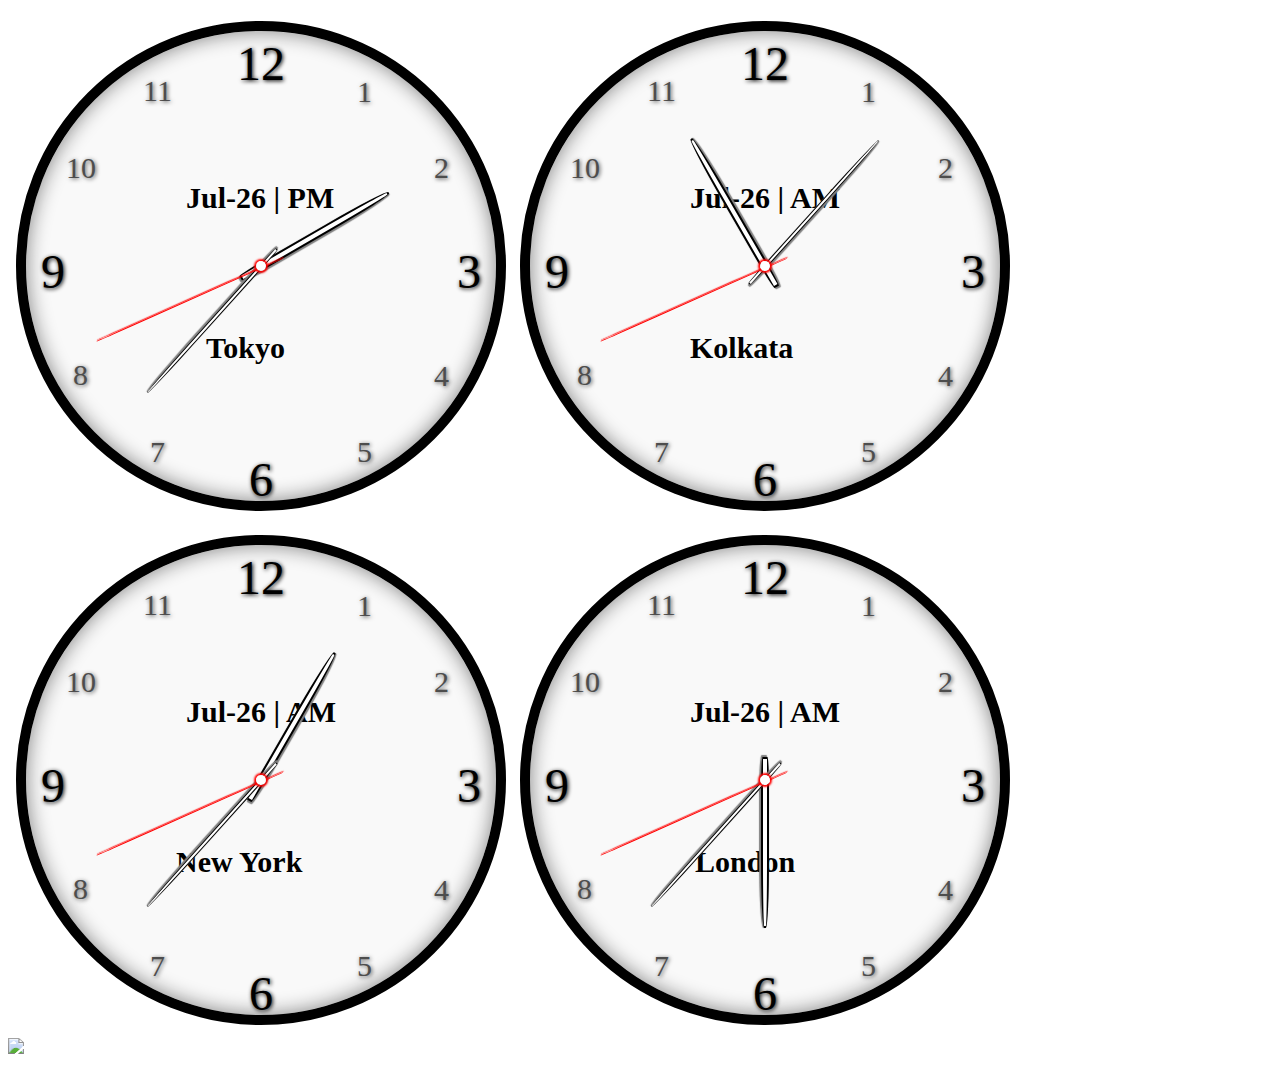
==== commit 0f097a67: "update rows" ====
--- a/walpaper/index.html
+++ b/walpaper/index.html
@@ -4,6 +4,7 @@
 <title>Walpaper</title>
 <script src="https://cdn.jsdelivr.net/npm/@popperjs/core@2.11.6/dist/umd/popper.min.js" integrity="sha384-oBqDVmMz9ATKxIep9tiCxS/Z9fNfEXiDAYTujMAeBAsjFuCZSmKbSSUnQlmh/jp3" crossorigin="anonymous"></script>
 <script src="https://cdn.jsdelivr.net/npm/bootstrap@5.3.0-alpha1/dist/js/bootstrap.min.js" integrity="sha384-mQ93GR66B00ZXjt0YO5KlohRA5SY2XofN4zfuZxLkoj1gXtW8ANNCe9d5Y3eG5eD" crossorigin="anonymous"></script>
+<link rel="stylesheet" href="styles/index.css">
 <link rel="stylesheet" href="styles/india.css">
 <link rel="stylesheet" href="styles/london.css">
 <link rel="stylesheet" href="styles/newyork.css">
@@ -11,8 +12,8 @@
 </head>
 <body>
     <div class="container text-center">
-        <div class="row">
-          <div class="col-6">
+        <div class="row justify-content-md-center">
+          <div class="column">
             <table class="table">
                 <tbody>
                   <tr>
@@ -122,8 +123,11 @@
                 </tbody>
             </table>
           </div>
-          <div class="col-6">
-            <img src="./image/walpaper.jpg" width="50%" class="img-thumbnail">
+          <div class="column" id="col-2">
+            <div class="search_body">
+                <!-- Hello World -->
+                <img src="./image/walpaper.jpg" class="img-thumbnail">
+            </div>
           </div>
         </div>
       </div>
--- a/walpaper/styles/london.css
+++ b/walpaper/styles/london.css
@@ -93,4 +93,4 @@
   font-size: 30px;
   width: 500px;
   margin: 5px auto;
-}+}
--- a/walpaper/styles/newyork.css
+++ b/walpaper/styles/newyork.css
@@ -93,4 +93,4 @@
   font-size: 30px;
   width: 500px;
   margin: 5px auto;
-}+}
--- a/walpaper/styles/tokyo.css
+++ b/walpaper/styles/tokyo.css
@@ -93,4 +93,4 @@
   font-size: 30px;
   width: 500px;
   margin: 5px auto;
-}+}
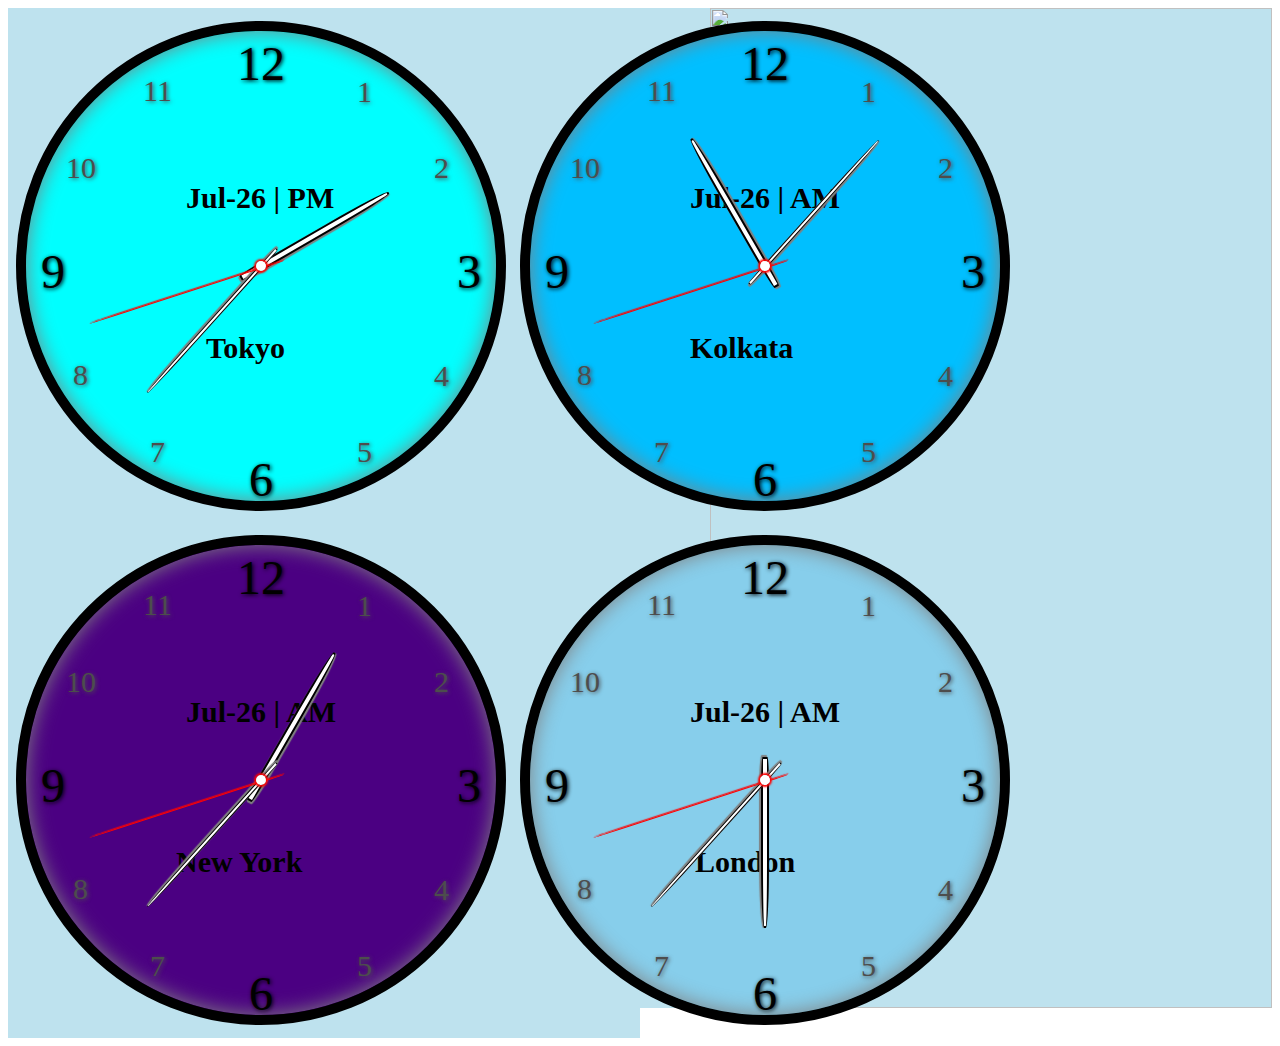
==== commit a51a5cf1: "update clock background color" ====
--- a/walpaper/index.html
+++ b/walpaper/index.html
@@ -19,7 +19,7 @@
                   <tr>
                     <td>
                         <div id="container-tokyo">
-                            <div class="clock-tokyo">
+                            <div class="clock-tokyo"  id="clock-tokyo">
                                 <span class="clock-tokyo__status" id="clock-tokyo-status"></span>
                                 <span class="clock-tokyo__text" id="clock-tokyo-text"></span>
                                 <span class="clock-tokyo__date" id="clock-tokyo-date"></span>
@@ -44,7 +44,7 @@
                     </td>
                     <td>
                         <div id="container-india">
-                            <div class="clock-india">
+                            <div class="clock-india" id="clock-india">
                                 <span class="clock-india__status" id="clock-india-status"></span>
                                 <span class="clock-india__text" id="clock-india-text"></span>
                                 <span class="clock-india__date" id="clock-india-date"></span>
@@ -71,7 +71,7 @@
                   <tr>
                     <td>
                         <div id="container-newyork">
-                            <div class="clock-newyork">
+                            <div class="clock-newyork" id="clock-newyork">
                                 <span class="clock-newyork__status" id="clock-newyork-status"></span>
                                 <span class="clock-newyork__text" id="clock-newyork-text"></span>
                                 <span class="clock-newyork__date" id="clock-newyork-date"></span>
@@ -96,7 +96,7 @@
                     </td>
                     <td>
                         <div id="container-london">
-                            <div class="clock-london">
+                            <div class="clock-london" id="clock-london">
                                 <span class="clock-london__status" id="clock-london-status"></span>
                                 <span class="clock-london__text" id="clock-london-text"></span>
                                 <span class="clock-london__date" id="clock-london-date"></span>
--- a/walpaper/styles/index.css
+++ b/walpaper/styles/index.css
@@ -0,0 +1,31 @@
+table {
+    width: 40%;
+}
+
+.column {
+    float: left;
+    width: 50%;
+    background-color: rgb(190, 226, 238);
+}
+
+/* Clear floats after the columns */
+.row:after {
+    content: "";
+    display: table;
+    clear: both;
+}
+
+#col-2 {
+    padding-left: 70px;
+}
+
+img {
+    width: 100%;
+    height: 100%;
+}
+
+.search_body {
+    color: #d80707;
+    /* background-image: url("../image/walpaper.jpg"); */
+    height: 1000px;
+}--- a/walpaper/styles/india.css
+++ b/walpaper/styles/india.css
@@ -94,3 +94,7 @@
   width: 500px;
   margin: 5px auto;
 }
+
+/* .clock-india {
+  background-color: aquamarine;
+} */
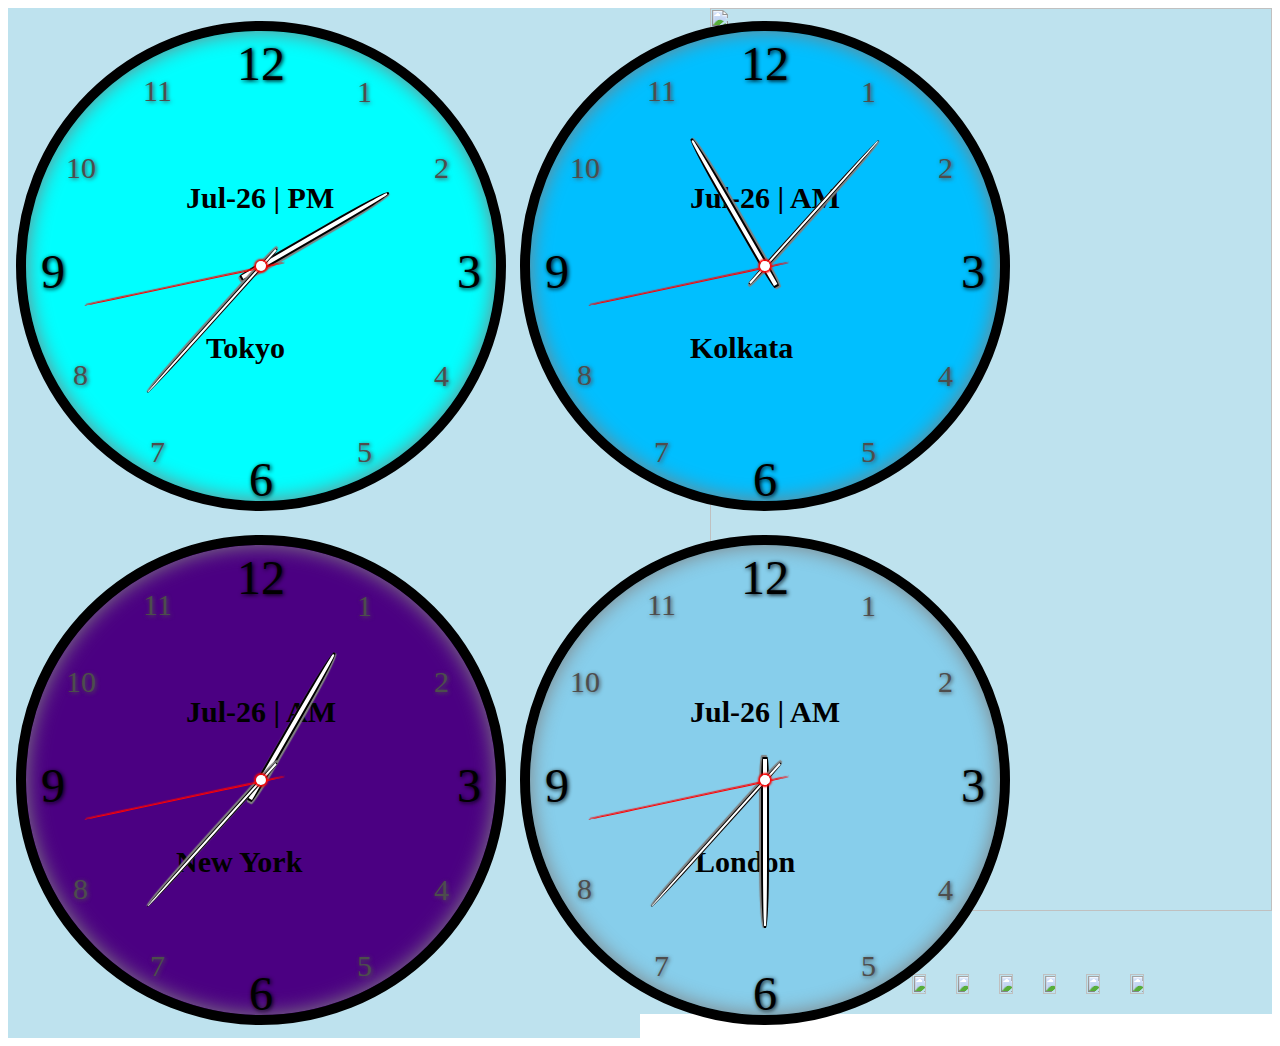
==== commit f6145db1: "update icons" ====
--- a/walpaper/index.html
+++ b/walpaper/index.html
@@ -127,6 +127,40 @@
             <div class="search_body">
                 <!-- Hello World -->
                 <img src="./image/walpaper.jpg" class="img-thumbnail">
+                <div class="icon_body">
+                    <span id="inline_block">
+                        <a href="https://stackoverflow.com/users/10850045/art-bindu">
+                        <img align="center" width="" style="padding:5px;" src="https://cdn.simpleicons.org/stackoverflow" />
+                    </a></span>
+                    <span id="inline_block">
+                    <a href="https://www.insaid.co/my-account/newdashboard/">
+                        <img align="center" width="" style="padding:5px;" src="https://media.licdn.com/dms/image/C510BAQFHQDXQURZiUw/company-logo_200_200/0/1532866063020?e=2147483647&v=beta&t=qcflbClqk4SoVTcJyAs6YGEKecAtkPKwIM82nL5fPI0" />
+                    </a></span>
+                    <span id="inline_block">
+                    <a href="https://www.hackerrank.com/artbindu">
+                        <img align="center" width="" style="padding:5px;" src="https://cdn.worldvectorlogo.com/logos/hackerrank.svg" />
+                    </a></span>
+                    <span id="inline_block">
+                    <a href="https://github.com/artbindu">
+                        <img align="center" width="" style="padding:5px;" src="https://cdn.simpleicons.org/github/f34f29" />
+                    </a></span>
+                    <span id="inline_block">
+                    <a href="https://bitbucket.org/artbindu/">
+                        <img align="center" width="" style="padding:5px;" src="https://cdn.simpleicons.org/bitbucket" />
+                    </a></span>
+                    <span id="inline_block">
+                    <a href="https://leetcode.com/artbindu/">
+                        <img align="center" width="" style="padding:5px;" src="https://cdn.simpleicons.org/leetcode" />
+                    </a></span>
+                    <span id="inline_block">
+                    <a href="https://medium.com/@artbindu">
+                        <img align="center" width="" style="padding:5px;" src="https://cdn.simpleicons.org/medium" />
+                    </a></span>
+                    <span id="inline_block">
+                    <a href="https://www.hackerearth.com/@artbindu">
+                        <img align="center" width="35px" style="padding:5px;" src="https://cdn.simpleicons.org/hackerearth/lblue" />
+                    </a></span>
+                </div>
             </div>
           </div>
         </div>
--- a/walpaper/styles/index.css
+++ b/walpaper/styles/index.css
@@ -21,11 +21,25 @@
 
 img {
     width: 100%;
-    height: 100%;
+    height: 95%;
 }
 
 .search_body {
     color: #d80707;
     /* background-image: url("../image/walpaper.jpg"); */
     height: 1000px;
+}
+
+.icon_body {
+    float: left;
+    width: 80%;
+    padding: 1px;
+    padding-left: 100px;
+}
+
+#inline_block {
+    align-content: center;
+    float: left;
+    width: 12.5%;
+    padding: 10px;
 }